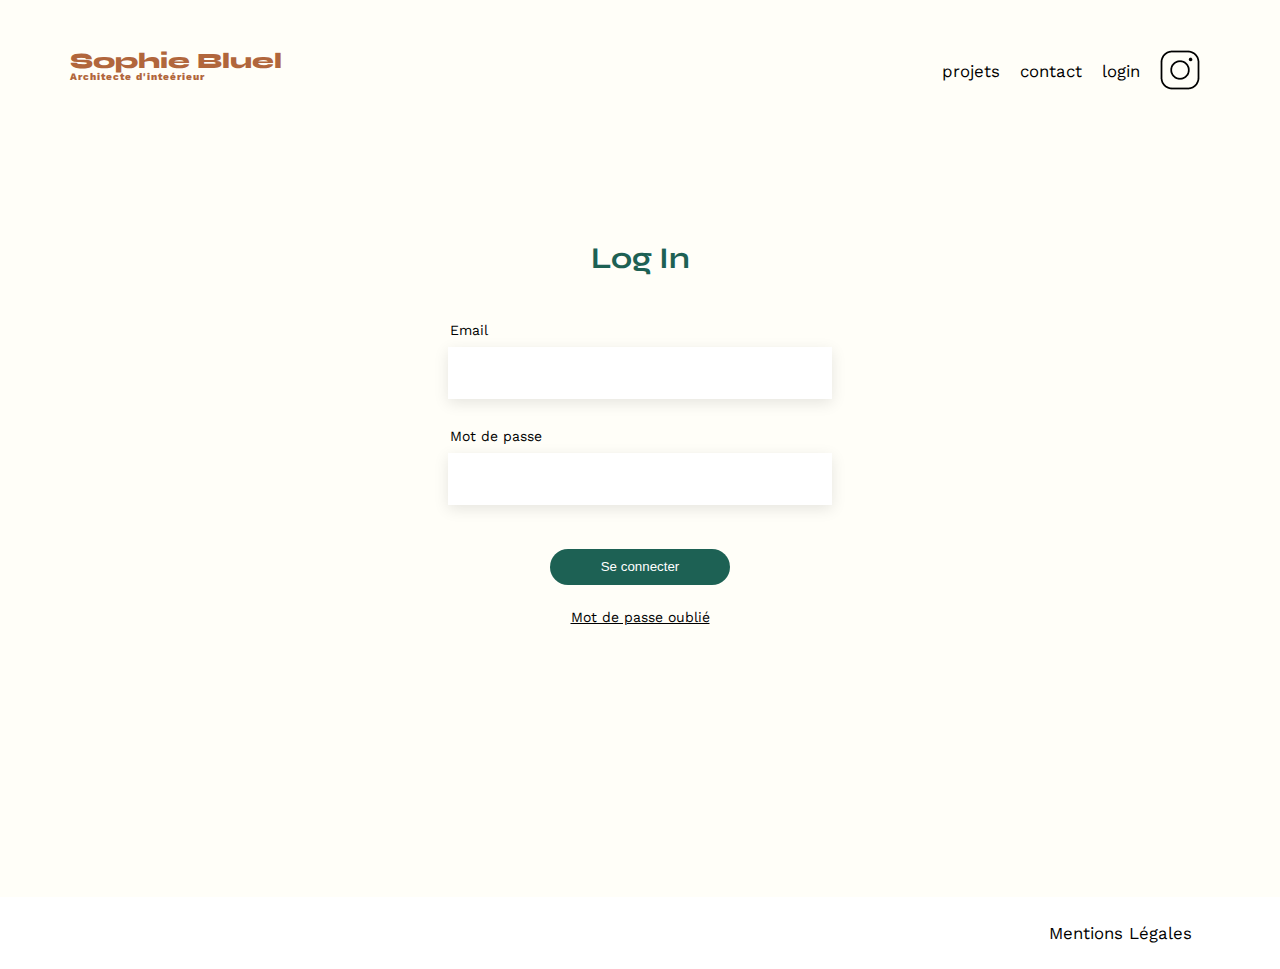
==== FrontEnd/login.html @ 6383bb3e "Création de l'html css de la page de connexion" ====
<!DOCTYPE html>
<html lang="fr">
<head>
	<meta charset="UTF-8">
	<title>Sophie Bluel - Architecte d'intérieur</title>
	<meta name="viewport" content="width=device-width, initial-scale=1.0">
	<link rel="preconnect" href="https://fonts.googleapis.com">
	<link rel="preconnect" href="https://fonts.gstatic.com" crossorigin>
	<link href="https://fonts.googleapis.com/css2?family=Syne:wght@700;800&family=Work+Sans&display=swap" rel="stylesheet">
	<meta name="description" content="">
	<link rel="stylesheet" href="./assets/style.css">
</head>
<body>
<header>
	<a href="./index.html"><h1>Sophie Bluel <span>Architecte d'inteérieur</span></h1></a>
	<nav>
		<ul>
			<a href=".#portfolio"><li>projets</li></a>
			<a href=".#contact"><li>contact</li></a>
			<li>login</li>
			<li><img src="./assets/icons/instagram.png" alt="Instagram"></li>
		</ul>
	</nav>
</header>
<main>
    <section id="login">
        <h2>Log In</h2>
        <form>
            <label for="email">Email</label>
            <input type="email" name="email">
            <label for="passeword">Mot de passe</label>
            <input type="password" name="mot de passe"></input><br>
			<button type="submit" class="connexion">Se connecter</button>
            <a href="#">Mot de passe oublié</a>
        </form>   
    </section>
</main>
<footer>
	<nav>
		<ul>
			<li>Mentions Légales</li>
		</ul>
	</nav>
</footer>
<script src="./assets/login.js"></script>
</body>
</html>
---- FrontEnd/assets/style.css ----
/* http://meyerweb.com/eric/tools/css/reset/
   v2.0 | 20110126
   License: none (public domain)
*/

html, body, div, span, applet, object, iframe,
h1, h2, h3, h4, h5, h6, p, blockquote, pre,
a, abbr, acronym, address, big, cite, code,
del, dfn, em, img, ins, kbd, q, s, samp,
small, strike, strong, sub, sup, tt, var,
b, u, i, center,
dl, dt, dd, ol, ul, li,
fieldset, form, label, legend,
table, caption, tbody, tfoot, thead, tr, th, td,
article, aside, canvas, details, embed,
figure, figcaption, footer, header, hgroup,
menu, nav, output, ruby, section, summary,
time, mark, audio, video {
	margin: 0;
	padding: 0;
	border: 0;
	font-size: 100%;
	font: inherit;
	vertical-align: baseline;
}
/* HTML5 display-role reset for older browsers */
article, aside, details, figcaption, figure,
footer, header, hgroup, menu, nav, section {
	display: block;
}
body {
	line-height: 1;
	background: #FFFEF8;
	height: 100%;
}
ol, ul {
	list-style: none;
}
blockquote, q {
	quotes: none;
}
blockquote:before, blockquote:after,
q:before, q:after {
	content: '';
	content: none;
}
table {
	border-collapse: collapse;
	border-spacing: 0;
}
/** end reset css**/
body {
	/* max-width: 1140px; */
	/* margin:auto; */
	font-family: 'Work Sans' ;
	font-size: 14px;
}
header {
	display: flex;
	justify-content: space-between;
	margin: 50px auto;
	max-width: 1140px;
}
section {
	margin: 50px 0
}
header a {
	text-decoration: none;
}
h1{
	display: flex;
	flex-direction: column;
	font-family: 'Syne';
	font-size: 22px;
	font-weight: 800;
	color: #B1663C;

}

h1 > span {
	font-family: 'Work Sans';
	font-size:10px;
	letter-spacing: 0.1em;
;
}
main {
	max-width: 1140px;
	margin: auto;
}
h2{
	font-family: 'Syne';
	font-weight: 700;
	font-size: 30px;
	color: #1D6154
}
nav ul {
	display: flex;
	align-items: center;
	list-style-type: none;
	cursor: pointer;
}
nav a {
text-decoration: none;
color: black;
}
nav li {
	padding: 0 10px;
	font-size: 1.2em;
}

li:hover {
	color: #B1663C;
}
#introduction {
	display: flex;
	align-items: center;
}
#introduction figure {
	flex: 1
}
#introduction img {
	display: block;
	margin: auto;
	width: 80%;
}

#introduction article {
	flex: 1
}
#introduction h2 {
	margin-bottom: 1em;
}

#introduction p {
	margin-bottom: 0.5em;
}
#portfolio h2 {
	text-align: center;
	margin-bottom: 1em;
}
/* Button */
#filter-container {
	margin-bottom: 3em;
	display: flex;
	justify-content: center;
	gap: 10px;
}
#filter-container button {
	min-width: 100px;
	font-family: 'Syne';
	font-style: normal;
	font-weight: 700;
	font-size: 16px;
	line-height: 19px;
	border-radius: 60px;
	color: #1D6154;
	height: 37px;
	border: 1px solid #1D6154;
	cursor: pointer;
}
#filter-container button:hover{
    background-color: #1D6154;
    color: white;
}
.gallery {
	width: 100%;
	display: grid;
	grid-template-columns: 1fr 1fr 1fr;
	grid-column-gap: 20px;
	grid-row-gap: 20px;
}

.gallery img {
	width: 100%;

}
#contact {
	width: 50%;
margin: auto;
}
#contact > * {
	text-align: center;

}
#contact h2{
	margin-bottom: 20px;
}
#contact form {
	text-align: left;
	margin-top:30px;
	display: flex;
	flex-direction: column;
}

#contact input {
	height: 50px;
	font-size: 1.2em;
	border: none;
	box-shadow: 0px 4px 14px rgba(0, 0, 0, 0.09);
}
#contact label {
	margin: 2em 0 1em 0;
}
#contact textarea {
	border: none;
	box-shadow: 0px 4px 14px rgba(0, 0, 0, 0.09);
}

input[type="submit"]{
	font-family: 'Syne';
	font-weight: 700;
	color: white;
	background-color: #1D6154;
	margin : 2em auto ;
	width: 180px;
	text-align: center;
	border-radius: 60px ;
}
footer nav ul {
	display: flex;
	justify-content: flex-end;
	margin-top: 17.70em;
	padding: 2em;
	cursor: default;
	background-color: white;
}

footer nav ul li {
	cursor: pointer;
	margin-right: 50px;
}

/* ------------------------ */
/* LogIn */
#login h2{
	text-align: center;
	margin: 150px 0 50px 0;
}
#login form{
	display: flex;
	flex-direction: column;
	justify-content: center;
}
#login label {
	margin: 0 380px;
}
#login input {
	width: 380px;
	height: 50px;
	margin: 10px auto 30px auto;
	border: none;
	box-shadow: 0px 4px 14px rgba(0, 0, 0, 0.1);
}

.connexion {
	width: 180px;
	height: 36px;
	margin: 0 auto;
	color: white;
	background: #1D6154;
	border: none;
	border-radius: 60px;
}

#login a {
	text-align: center;
	color: black;
	margin: 25px;
}
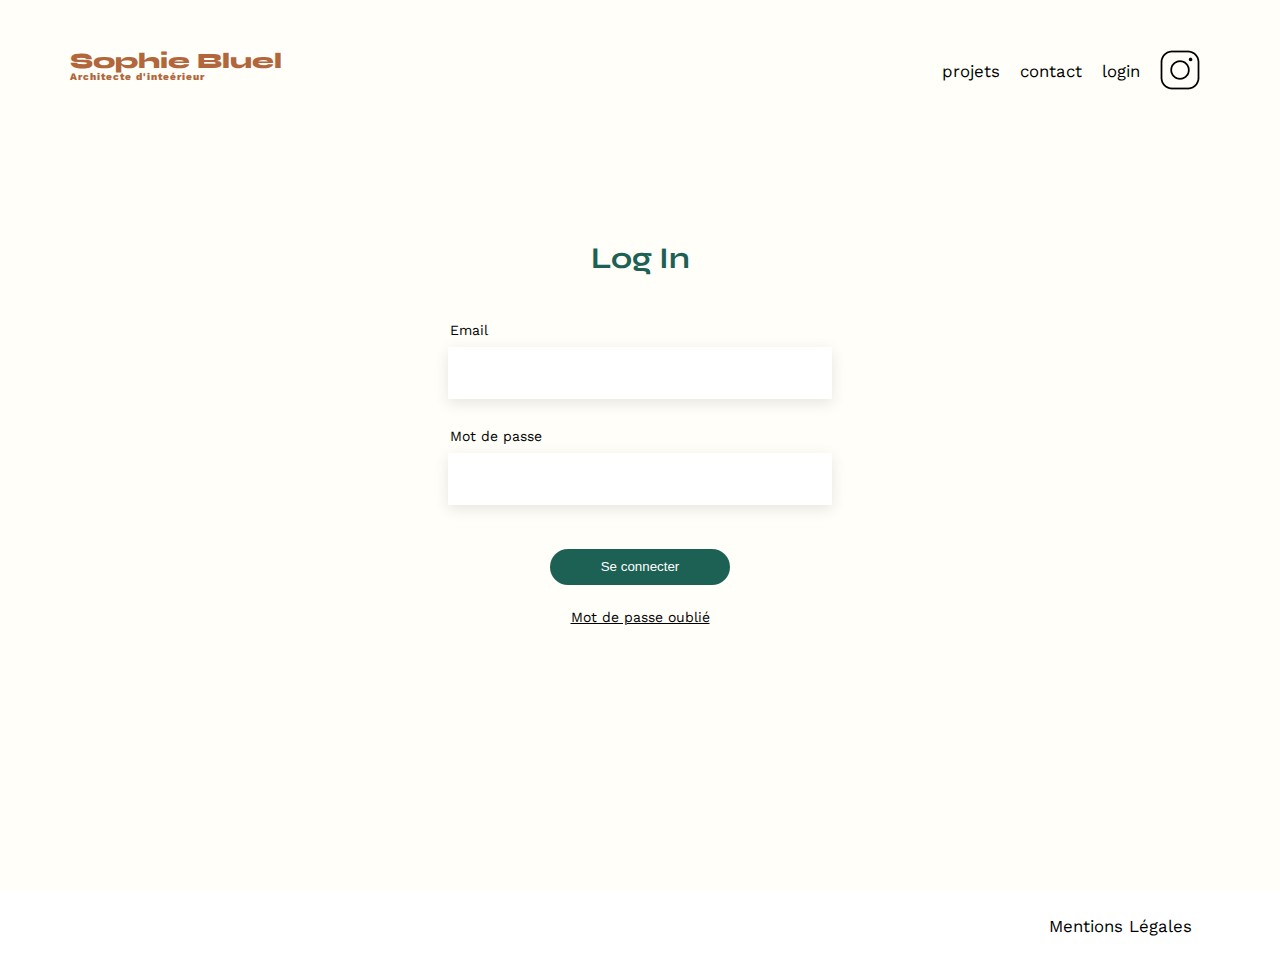
==== commit d9b910ad: "Crea login et modif js" ====
--- a/FrontEnd/login.html
+++ b/FrontEnd/login.html
@@ -27,10 +27,10 @@
         <h2>Log In</h2>
         <form>
             <label for="email">Email</label>
-            <input type="email" name="email">
+            <input type="email" name="email" id="email">
             <label for="passeword">Mot de passe</label>
-            <input type="password" name="mot de passe"></input><br>
-			<button type="submit" class="connexion">Se connecter</button>
+            <input type="password" name="mot de passe" id="password"></input><br>
+			<button type="submit" class="connexion" id="btnConnexion">Se connecter</button>
             <a href="#">Mot de passe oublié</a>
         </form>   
     </section>
--- a/FrontEnd/assets/style.css
+++ b/FrontEnd/assets/style.css
@@ -158,7 +158,7 @@
 	border: 1px solid #1D6154;
 	cursor: pointer;
 }
-#filter-container button:hover{
+#filter-container button.active{
     background-color: #1D6154;
     color: white;
 }
@@ -169,10 +169,11 @@
 	grid-column-gap: 20px;
 	grid-row-gap: 20px;
 }
-
+.gallery figure {
+	cursor: pointer;
+}
 .gallery img {
 	width: 100%;
-
 }
 #contact {
 	width: 50%;
@@ -197,6 +198,7 @@
 	font-size: 1.2em;
 	border: none;
 	box-shadow: 0px 4px 14px rgba(0, 0, 0, 0.09);
+	cursor: pointer;
 }
 #contact label {
 	margin: 2em 0 1em 0;
@@ -219,7 +221,6 @@
 footer nav ul {
 	display: flex;
 	justify-content: flex-end;
-	margin-top: 17.70em;
 	padding: 2em;
 	cursor: default;
 	background-color: white;
@@ -265,5 +266,5 @@
 #login a {
 	text-align: center;
 	color: black;
-	margin: 25px;
+	margin: 25px 25px 19% 25px;
 }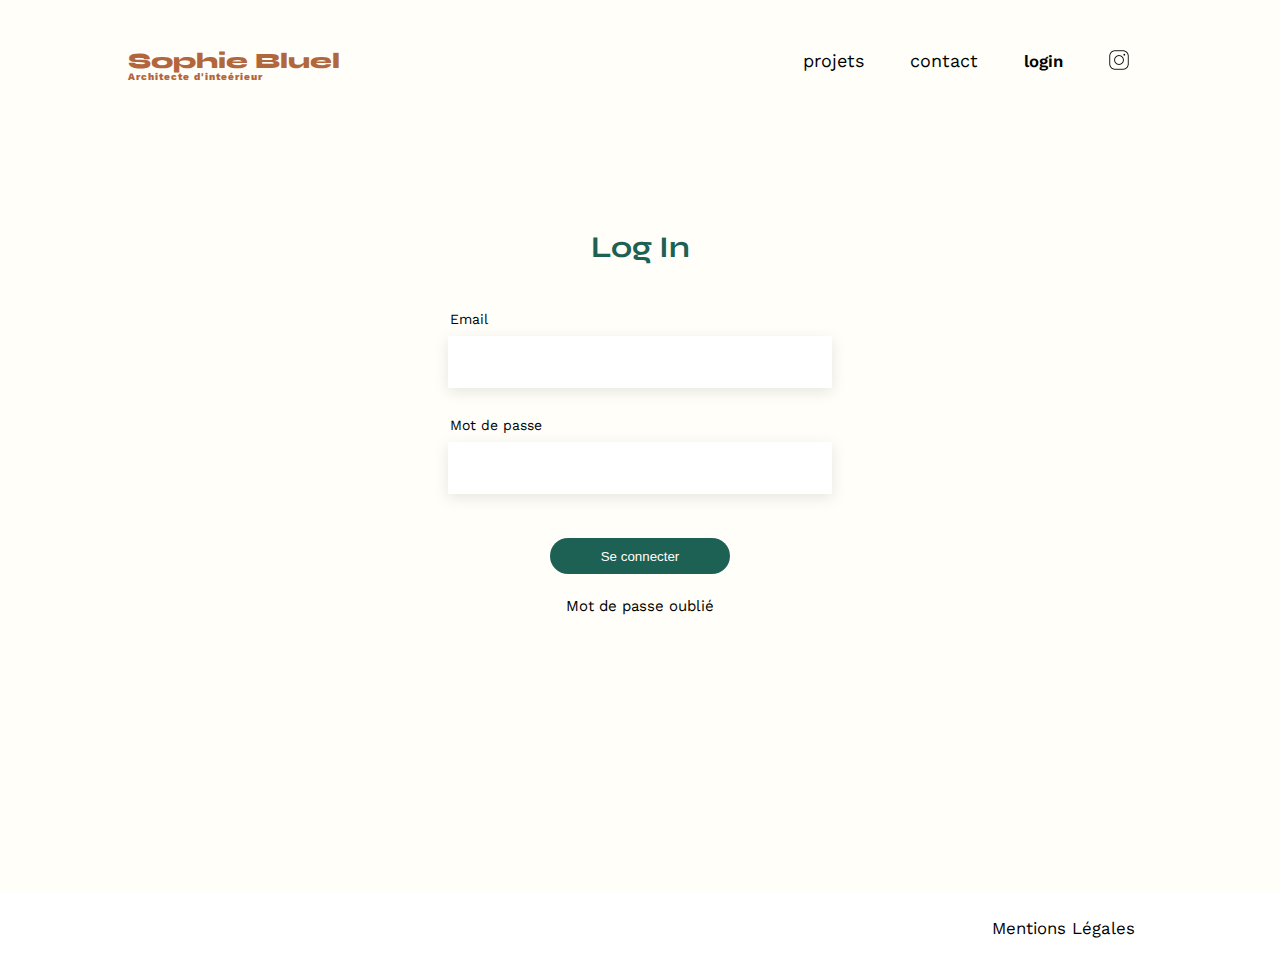
==== commit 92abb63a: "Modifs divers" ====
--- a/FrontEnd/login.html
+++ b/FrontEnd/login.html
@@ -12,12 +12,12 @@
 </head>
 <body>
 <header>
-	<a href="./index.html"><h1>Sophie Bluel <span>Architecte d'inteérieur</span></h1></a>
+	<a href="./index.html"><h1 class="login-h1">Sophie Bluel <span>Architecte d'inteérieur</span></h1></a>
 	<nav>
 		<ul>
 			<a href=".#portfolio"><li>projets</li></a>
 			<a href=".#contact"><li>contact</li></a>
-			<li>login</li>
+			<li class="active">login</li>
 			<li><img src="./assets/icons/instagram.png" alt="Instagram"></li>
 		</ul>
 	</nav>
--- a/FrontEnd/assets/style.css
+++ b/FrontEnd/assets/style.css
@@ -55,11 +55,40 @@
 	font-family: 'Work Sans' ;
 	font-size: 14px;
 }
+.edition {
+	display: flex;
+	flex-direction: row;
+	align-items: center;
+	justify-content: center;
+	width: 100%;
+	height: 59px;
+	background-color: black;
+	gap: 20px;
+}
+.edition i {
+	color: white;
+	font-size: 20px;
+}
+.edition p {
+	color: white;
+	font-size: 16px;
+	cursor: default;
+}
+.edition button {
+	width: 216px;
+	height: 38px;
+	font-weight: bold;
+	background-color: white;
+	border-radius: 60px;
+	border: none;
+	cursor: pointer;
+}
 header {
 	display: flex;
 	justify-content: space-between;
 	margin: 50px auto;
-	max-width: 1140px;
+	max-width: 80%;
+	/* padding: 0 4.5em; */
 }
 section {
 	margin: 50px 0
@@ -74,9 +103,11 @@
 	font-size: 22px;
 	font-weight: 800;
 	color: #B1663C;
-
-}
-
+	cursor: default;
+}
+.login-h1 {
+	cursor: pointer;
+}
 h1 > span {
 	font-family: 'Work Sans';
 	font-size:10px;
@@ -104,10 +135,16 @@
 color: black;
 }
 nav li {
-	padding: 0 10px;
+	padding: 0 23px;
 	font-size: 1.2em;
 }
-
+.active {
+	font-weight: 600;
+}
+nav li img {
+	width: 20px;
+	height: 20px;
+}
 li:hover {
 	color: #B1663C;
 }
@@ -116,23 +153,49 @@
 	align-items: center;
 }
 #introduction figure {
-	flex: 1
+	flex: 1.5
 }
 #introduction img {
 	display: block;
+	margin: auto auto 15px 0;
+	width: 85%;
+}
+#introduction .modif, a {
 	margin: auto;
-	width: 80%;
-}
-
+    width: 100%;
+	text-decoration: none;
+	color: black;
+	font-size: 15px;
+}
 #introduction article {
-	flex: 1
+	flex: 1;
+	cursor: default;
 }
 #introduction h2 {
 	margin-bottom: 1em;
 }
-
 #introduction p {
-	margin-bottom: 0.5em;
+	width: 404px;
+	margin-bottom: 1.5em;
+	line-height: 16px;
+	font-weight: 400;
+	font-size: 14px;
+	vertical-align: top;
+}
+#portfolio {
+	margin-top: 120px;
+}
+#portfolio .modif-projets {
+	display: flex;
+	flex-direction: row;
+	justify-content: center;
+	/* margin-left: 150px; */
+}
+#portfolio h2 {
+	cursor: default;
+}
+#portfolio .modif {
+	padding: 8px 0 0 48px;
 }
 #portfolio h2 {
 	text-align: center;
@@ -177,11 +240,11 @@
 }
 #contact {
 	width: 50%;
-margin: auto;
+	margin: auto;
 }
 #contact > * {
 	text-align: center;
-
+	cursor: default;
 }
 #contact h2{
 	margin-bottom: 20px;
@@ -198,7 +261,7 @@
 	font-size: 1.2em;
 	border: none;
 	box-shadow: 0px 4px 14px rgba(0, 0, 0, 0.09);
-	cursor: pointer;
+	/* cursor: pointer; */
 }
 #contact label {
 	margin: 2em 0 1em 0;
@@ -207,7 +270,6 @@
 	border: none;
 	box-shadow: 0px 4px 14px rgba(0, 0, 0, 0.09);
 }
-
 input[type="submit"]{
 	font-family: 'Syne';
 	font-weight: 700;
@@ -217,18 +279,20 @@
 	width: 180px;
 	text-align: center;
 	border-radius: 60px ;
+	cursor: pointer;
 }
 footer nav ul {
 	display: flex;
 	justify-content: flex-end;
-	padding: 2em;
+	padding: 2em 0;
 	cursor: default;
 	background-color: white;
+	width: 100%;
 }
 
 footer nav ul li {
 	cursor: pointer;
-	margin-right: 50px;
+	margin-right: 9.5%;
 }
 
 /* ------------------------ */
@@ -261,10 +325,11 @@
 	background: #1D6154;
 	border: none;
 	border-radius: 60px;
+	cursor: pointer;
 }
 
 #login a {
 	text-align: center;
 	color: black;
-	margin: 25px 25px 19% 25px;
+	margin: 25px auto 20% auto;
 }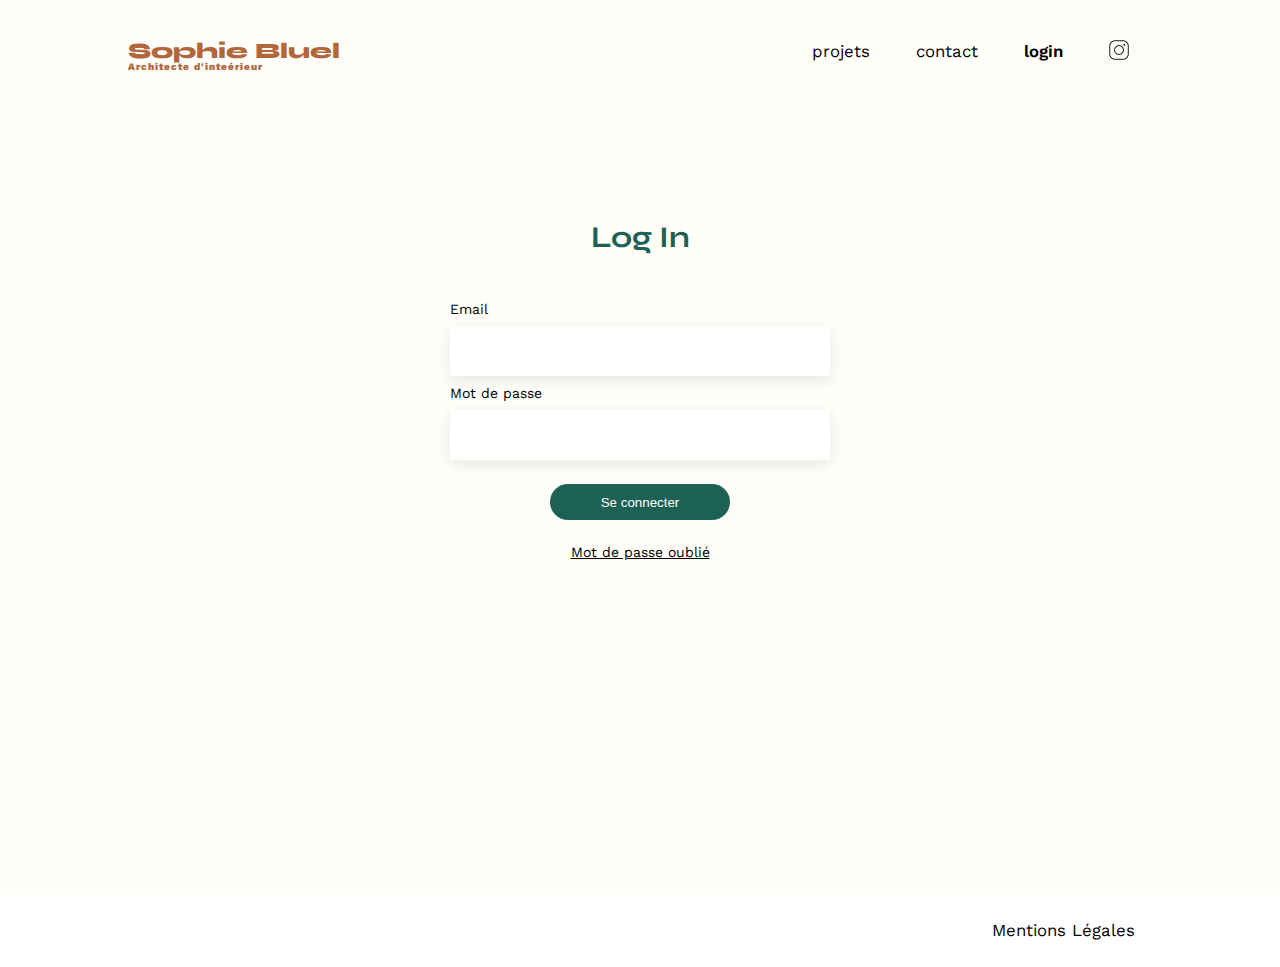
==== commit bb68edb4: "Ajout icon delete" ====
--- a/FrontEnd/login.html
+++ b/FrontEnd/login.html
@@ -30,6 +30,7 @@
             <input type="email" name="email" id="email">
             <label for="passeword">Mot de passe</label>
             <input type="password" name="mot de passe" id="password"></input><br>
+			<div id="error-container"></div>
 			<button type="submit" class="connexion" id="btnConnexion">Se connecter</button>
             <a href="#">Mot de passe oublié</a>
         </form>   
--- a/FrontEnd/assets/style.css
+++ b/FrontEnd/assets/style.css
@@ -2,7 +2,9 @@
    v2.0 | 20110126
    License: none (public domain)
 */
-
+* {
+	box-sizing: border-box;
+}
 html, body, div, span, applet, object, iframe,
 h1, h2, h3, h4, h5, h6, p, blockquote, pre,
 a, abbr, acronym, address, big, cite, code,
@@ -86,7 +88,7 @@
 header {
 	display: flex;
 	justify-content: space-between;
-	margin: 50px auto;
+	margin: 40px auto 100px auto;
 	max-width: 80%;
 	/* padding: 0 4.5em; */
 }
@@ -160,19 +162,17 @@
 	margin: auto auto 15px 0;
 	width: 85%;
 }
-#introduction .modif, a {
-	margin: auto;
-    width: 100%;
-	text-decoration: none;
-	color: black;
-	font-size: 15px;
-}
 #introduction article {
 	flex: 1;
 	cursor: default;
+	margin-bottom: 60px;
+}
+#introduction a {
+	cursor: pointer;
 }
 #introduction h2 {
 	margin-bottom: 1em;
+	margin-top: 1em;
 }
 #introduction p {
 	width: 404px;
@@ -189,18 +189,20 @@
 	display: flex;
 	flex-direction: row;
 	justify-content: center;
-	/* margin-left: 150px; */
 }
 #portfolio h2 {
 	cursor: default;
+	text-align: center;
+	margin-bottom: 1em;
 }
 #portfolio .modif {
 	padding: 8px 0 0 48px;
 }
-#portfolio h2 {
-	text-align: center;
-	margin-bottom: 1em;
-}
+#portfolio a {
+	cursor: pointer;
+	text-decoration: none;
+}
+
 /* Button */
 #filter-container {
 	margin-bottom: 3em;
@@ -237,6 +239,8 @@
 }
 .gallery img {
 	width: 100%;
+	height: 480px;
+	margin-bottom: 5px;
 }
 #contact {
 	width: 50%;
@@ -261,7 +265,6 @@
 	font-size: 1.2em;
 	border: none;
 	box-shadow: 0px 4px 14px rgba(0, 0, 0, 0.09);
-	/* cursor: pointer; */
 }
 #contact label {
 	margin: 2em 0 1em 0;
@@ -312,7 +315,7 @@
 #login input {
 	width: 380px;
 	height: 50px;
-	margin: 10px auto 30px auto;
+	margin: 10px auto 10px auto;
 	border: none;
 	box-shadow: 0px 4px 14px rgba(0, 0, 0, 0.1);
 }
@@ -331,5 +334,119 @@
 #login a {
 	text-align: center;
 	color: black;
-	margin: 25px auto 20% auto;
-}+	margin: 25px auto 25% auto;
+}
+
+/* ------------------------ */
+/* Modal */
+.js-modal {
+	color: black;
+}
+.modal {
+	position: fixed;
+	display: flex;
+	align-items: center;
+	justify-content: center;
+	top: 0;
+	left: 0;
+	width: 100%;
+	height: 100%;
+	background: rgba(0, 0, 0, 0.4);
+}
+.modal-content {
+	overflow: auto;
+	width: 760px;
+	max-width: clac(100vw - 20px);
+	height: 820px;
+	max-height: clac(100vh - 20px);
+	padding: 30px;
+	background-color: white;
+	border-radius: 10px;
+}
+.js-modal-close {
+	width: 100%;
+	display: flex;
+	justify-content: end;
+	border: none;
+	background-color: white;
+}
+.js-modal-close i {
+	cursor: pointer;
+}
+.title-modal {
+	text-align: center;
+	font-size: 26px;
+	margin-top: 20px;
+}
+.gallery-modal {
+	width: 100%;
+	display: grid;
+	grid-template-columns: 1fr 1fr 1fr 1fr 1fr;
+	grid-column-gap: 8px;
+	grid-row-gap: 12px;
+	padding: 50px 100px;
+}
+.gallery-modal figure {
+	position: relative;
+}
+.gallery-modal img {
+	width: 100%;
+	height: 127px;
+}
+.gallery-modal figcaption {
+	cursor: pointer;
+}
+.gallery-modal i {
+	display: flex;
+	align-items: center;
+	justify-content: center;
+	background: black;
+	width: 20px;
+	height: 20px;
+	position: absolute;
+	top: 5px;
+	right: 5px;
+	color: white;
+	border-radius: 2px;
+	cursor: pointer;
+}
+.modal-content hr {
+	width: 73%;
+}
+.ajt-photo {
+	width: 100%;
+	display: flex;
+	flex-direction: column;
+	align-items: center;
+	justify-content: center;
+	gap: 25px;
+	margin-top: 40px;
+}
+.modal-content a {
+	display: flex;
+	align-items: center;
+	justify-content: center;
+	width: 237px;
+	height: 35px;
+	background: #1D6154;
+	color: white;
+	border-radius: 60px;
+	font-family: 'Syne';
+	font-weight: 700;
+	font-size: 14px;
+}
+.modal-content p {
+	display: flex;
+	align-items: center;
+	justify-content: center;
+	width: 150px;
+	color: #D65353;
+	cursor: pointer;
+}
+  
+.delete-icon {
+	position: absolute;
+	top: 10px;
+	right: 10px;
+	color: red;
+  }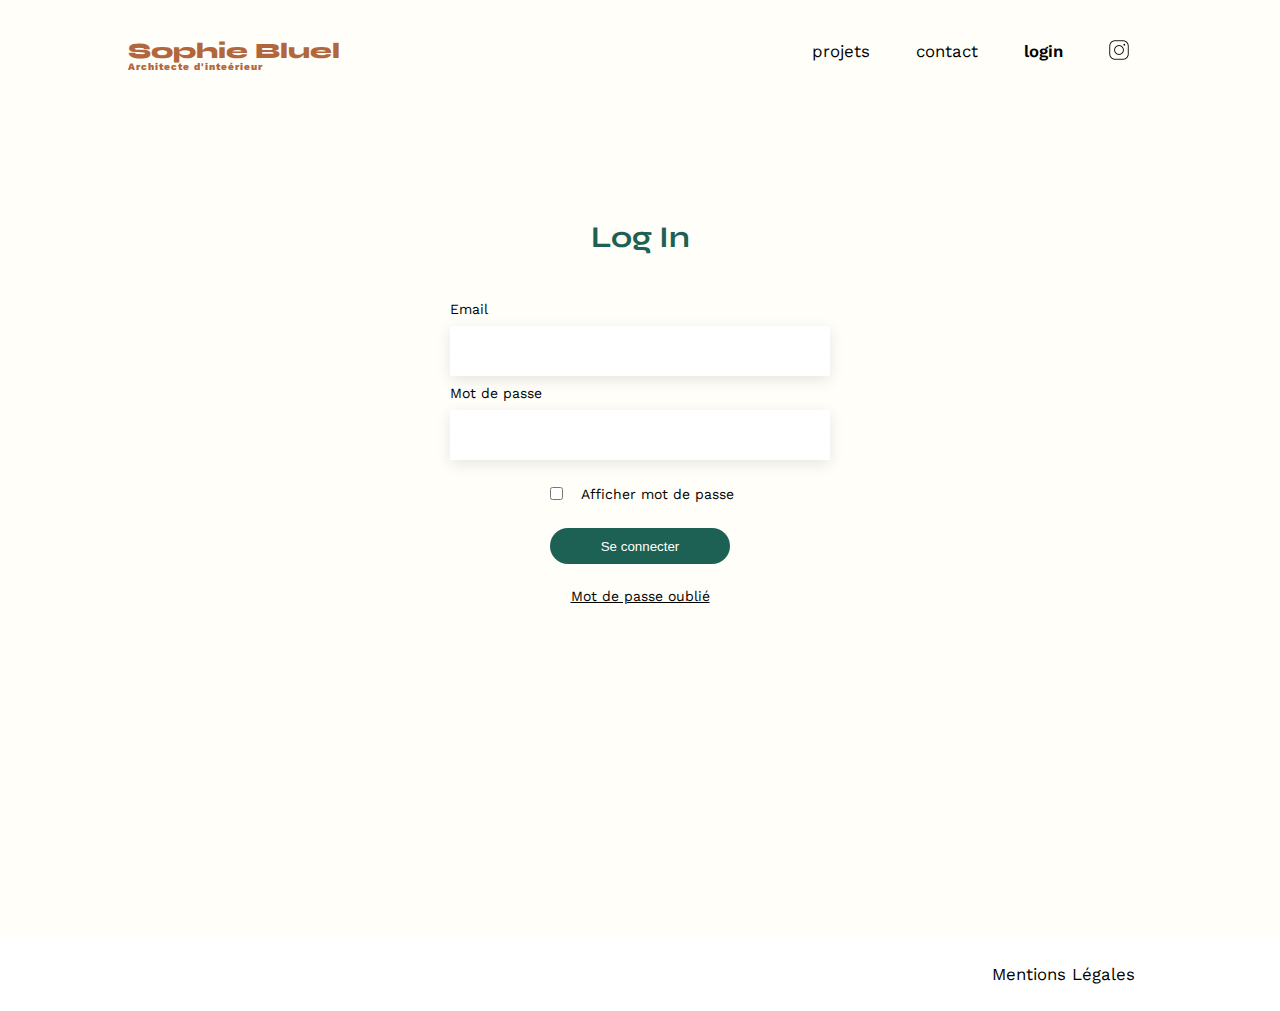
==== commit cc7952cc: "Affichage mot de passe login" ====
--- a/FrontEnd/login.html
+++ b/FrontEnd/login.html
@@ -24,17 +24,22 @@
 </header>
 <main>
     <section id="login">
-        <h2>Log In</h2>
-        <form>
-            <label for="email">Email</label>
-            <input type="email" name="email" id="email">
-            <label for="passeword">Mot de passe</label>
-            <input type="password" name="mot de passe" id="password"></input><br>
-			<div id="error-container"></div>
-			<button type="submit" class="connexion" id="btnConnexion">Se connecter</button>
-            <a href="#">Mot de passe oublié</a>
-        </form>   
-    </section>
+		<h2>Log In</h2>
+		<form>
+		  <label for="email">Email</label>
+		  <input type="email" name="email" id="email">
+		  <label for="password">Mot de passe</label>
+		  <input type="password" name="mot de passe" id="password"></input><br>
+		  <div class="showMdp">
+			<input type="checkbox" id="showMdp" onclick="showPassword()">
+			<label for="showMdp">Afficher mot de passe</label>
+		  </div>
+		  <div id="error-container"></div>
+		  <button type="submit" class="connexion" id="btnConnexion">Se connecter</button>
+		  <a href="#">Mot de passe oublié</a>
+		</form>
+	  </section>
+	  
 </main>
 <footer>
 	<nav>
--- a/FrontEnd/assets/style.css
+++ b/FrontEnd/assets/style.css
@@ -309,17 +309,24 @@
 	flex-direction: column;
 	justify-content: center;
 }
-#login label {
+#login label:not(.showMdp label) {
 	margin: 0 380px;
 }
-#login input {
+#login input:not(.showMdp input) {
 	width: 380px;
 	height: 50px;
 	margin: 10px auto 10px auto;
 	border: none;
 	box-shadow: 0px 4px 14px rgba(0, 0, 0, 0.1);
-}
-
+  }
+.showMdp {
+	display: flex;
+	flex-direction: row;
+	justify-content: center;
+	margin-bottom: 25px;
+	gap: 15px;
+	align-items: center;
+}
 .connexion {
 	width: 180px;
 	height: 36px;
@@ -355,18 +362,27 @@
 }
 .modal-content {
 	overflow: auto;
-	width: 760px;
-	max-width: clac(100vw - 20px);
+	width: 730px;
+	max-width: calc(100vw - 20px);
 	height: 820px;
-	max-height: clac(100vh - 20px);
+	max-height: calc(100vh - 20px);
 	padding: 30px;
 	background-color: white;
 	border-radius: 10px;
 }
+.retourandclose {
+	display: flex;
+	justify-content: space-between;
+}
+.js-modal-retour {
+	border: none;
+	background-color: white;
+}
+.js-modal-retour i {
+	cursor: pointer;
+}
 .js-modal-close {
-	width: 100%;
-	display: flex;
-	justify-content: end;
+	float: right;
 	border: none;
 	background-color: white;
 }
@@ -377,6 +393,7 @@
 	text-align: center;
 	font-size: 26px;
 	margin-top: 20px;
+	cursor: default;
 }
 .gallery-modal {
 	width: 100%;
@@ -392,9 +409,6 @@
 .gallery-modal img {
 	width: 100%;
 	height: 127px;
-}
-.gallery-modal figcaption {
-	cursor: pointer;
 }
 .gallery-modal i {
 	display: flex;
@@ -410,7 +424,7 @@
 	border-radius: 2px;
 	cursor: pointer;
 }
-.modal-content hr {
+hr {
 	width: 73%;
 }
 .ajt-photo {
@@ -420,7 +434,7 @@
 	align-items: center;
 	justify-content: center;
 	gap: 25px;
-	margin-top: 40px;
+	margin-top: 35px;
 }
 .modal-content a {
 	display: flex;
@@ -449,4 +463,116 @@
 	top: 10px;
 	right: 10px;
 	color: red;
-  }+}
+
+
+.modal-content-add {
+	overflow: auto;
+	width: 730px;
+	max-width: calc(100vw - 20px);
+	height: 780px;
+	max-height: calc(100vh - 20px);
+	padding: 30px;
+	background-color: white;
+	border-radius: 10px;
+}
+  
+.add-img {
+	position: relative;
+	width: 500px;
+	min-height: 169px;
+	display: flex;
+	justify-content: center;
+	flex-direction: column;
+	background-color: #E8F1F7;
+	margin: 50px auto;
+	align-items: center;
+}
+  
+.icon-image {
+	font-size: 75px;
+	margin: auto;
+	color: #B9C5CC;
+	padding: 25px 0;
+}
+  
+.add-img label {
+	width: 173px;
+	height: 36px;
+	display: flex;
+	justify-content: center;
+	align-items: center;
+	border: none;
+	border-radius: 50px;
+	background: #CBD6DC;
+	margin-bottom: 13px;
+	cursor: pointer;
+	color: #306685;
+	font-weight: bold;
+}
+  
+.add-img p {
+	color: black;
+	text-align: center;
+	width: 100%;
+	margin-bottom: 25px;
+	cursor: default;
+}
+.paragraph-error {
+	margin-top: 15px;
+}
+  
+.add-img-form {
+	display: flex;
+	flex-direction: column;
+	width: 500px;
+	margin: auto;
+}
+  
+.add-img-form label {
+	font-size: 14px;
+	font-weight: bold;
+	margin-bottom: 13px;
+}
+  
+.add-img-form input {
+	margin-bottom: 34px;
+	height: 51px;
+	box-shadow: 0px 4px 14px rgba(0, 0, 0, 0.09);
+	border: none;
+}
+  
+.add-img-form select {
+	margin-bottom: 50px;
+	height: 51px;
+	box-shadow: 0px 4px 14px rgba(0, 0, 0, 0.09);
+	border: none;
+	cursor: pointer;
+}
+
+.photo-preview {
+	width: 190px;
+	height: 212.93px;
+}
+  
+.photo-preview img {
+	object-fit: cover;
+}
+  
+.hidden {
+	display: none; /* Ajout de la classe hidden pour masquer les éléments */
+}
+
+.valid {
+	margin: 35px auto auto;
+	width: 237px;
+	height: 36px;
+	border-radius: 60px;
+	background-color: #A7A7A7;
+	border: none;
+	color: white;
+	display: flex;
+	justify-content: center;
+	align-items: center;
+	cursor: not-allowed;
+}